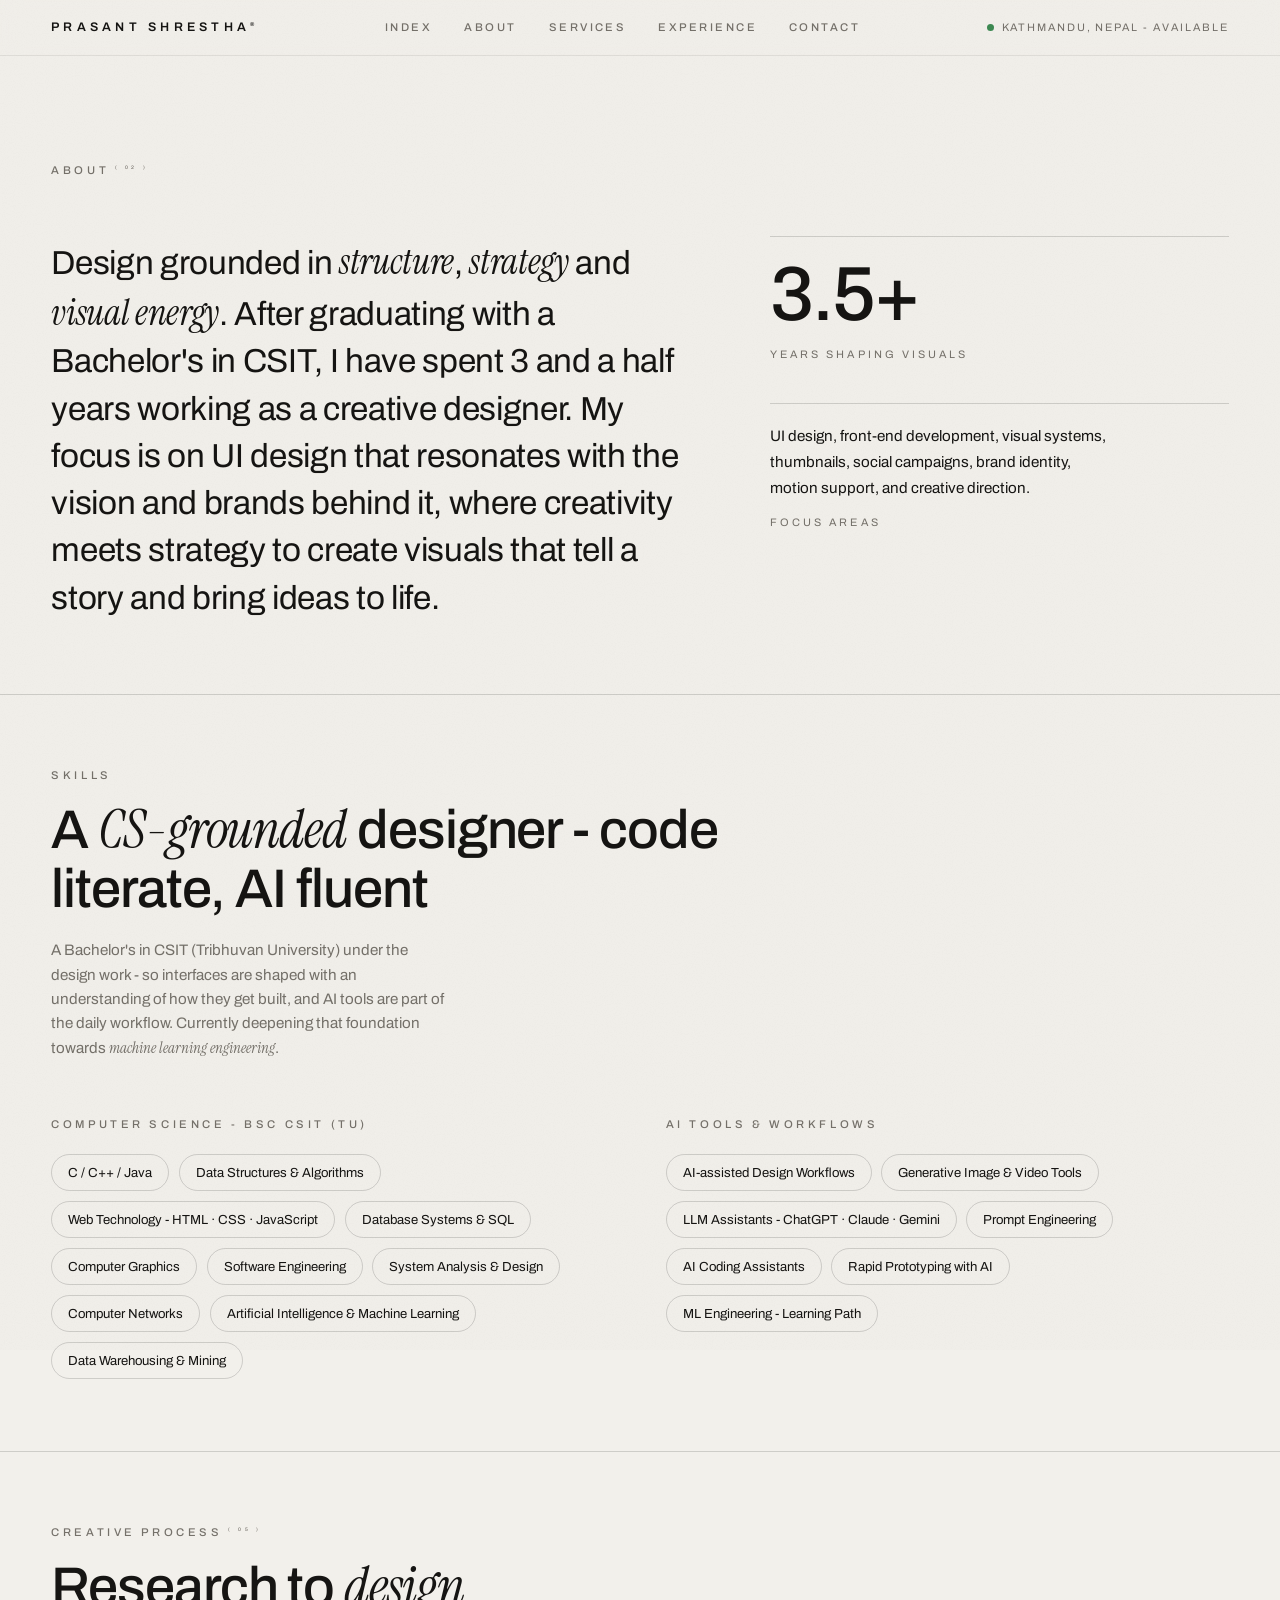
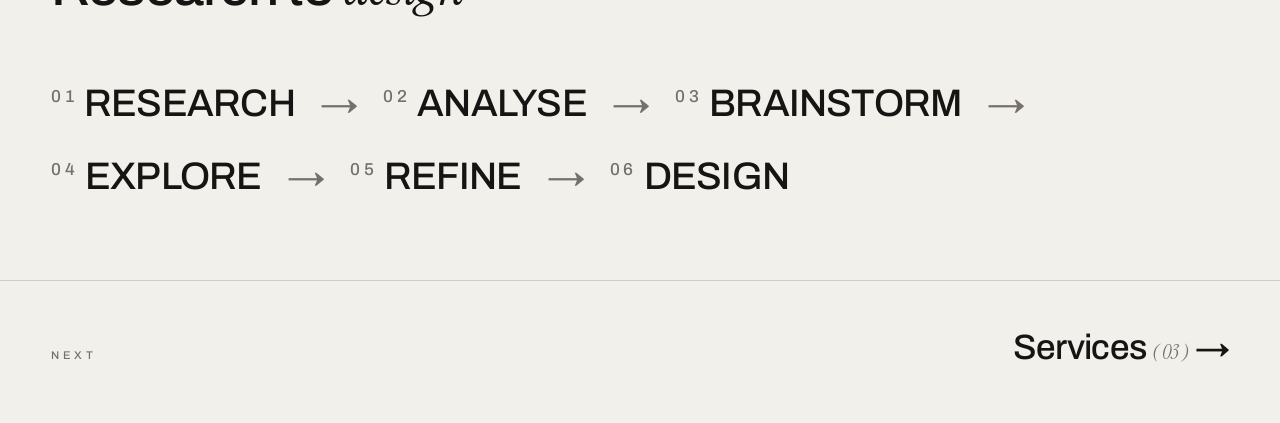
==== about.html @ 1ed7e795 "Initial commit: portfolio site with Lookback Studio hero gallery Multi-page portfolio (home, archive" ====
<!doctype html>
<html lang="en">
  <head>
    <meta charset="UTF-8" />
    <meta name="viewport" content="width=device-width, initial-scale=1.0" />
    <title>About - Prasant Shrestha</title>
    <meta
      name="description"
      content="About Prasant Shrestha - design grounded in structure, strategy and visual energy."
    />
    <link rel="preconnect" href="https://fonts.googleapis.com" />
    <link rel="preconnect" href="https://fonts.gstatic.com" crossorigin />
    <link
      href="https://fonts.googleapis.com/css2?family=Archivo:wght@300;400;500;600;700&family=Instrument+Serif:ital@0;1&display=swap"
      rel="stylesheet"
    />
    <link rel="stylesheet" href="styles.css" />
  </head>
  <body>
    <div class="grain" aria-hidden="true"></div>

    <header class="site-header is-past-hero" id="top">
      <a class="wordmark" href="index.html">Prasant&nbsp;Shrestha<sup>®</sup></a>
      <nav class="site-nav" aria-label="Primary">
        <a href="archive.html">Index</a>
        <a href="about.html" aria-current="page">About</a>
        <a href="services.html">Services</a>
        <a href="experience.html">Experience</a>
        <a href="contact.html">Contact</a>
      </nav>
      <p class="header-status">
        <span class="dot" aria-hidden="true"></span>
        Kathmandu, Nepal - Available
      </p>
    </header>

    <main class="subpage">
      <!-- ============ ABOUT ============ -->
      <section class="about" id="about">
        <header class="section-head reveal">
          <p class="section-label">About <sup>( 02 )</sup></p>
        </header>
        <div class="about-body">
          <p class="about-statement reveal">
            Design grounded in <em>structure</em>, <em>strategy</em> and
            <em>visual energy</em>. After graduating with a Bachelor's in CSIT,
            I have spent 3 and a half years working as a creative designer. My
            focus is on UI design that resonates with the vision and brands
            behind it, where creativity meets strategy to create visuals that
            tell a story and bring ideas to life.
          </p>
          <div class="about-facts">
            <div class="fact reveal">
              <p class="fact-number">3.5+</p>
              <p class="fact-label">Years shaping visuals</p>
            </div>
            <div class="fact reveal">
              <p class="fact-text">
                UI design, front-end development, visual systems, thumbnails,
                social campaigns, brand identity, motion support, and creative
                direction.
              </p>
              <p class="fact-label">Focus areas</p>
            </div>
          </div>
        </div>
      </section>

      <!-- ============ SKILLS ============ -->
      <section class="skills" id="skills">
        <header class="section-head reveal">
          <p class="section-label">Skills</p>
          <h2 class="section-title">
            A <em>CS-grounded</em> designer - code literate, AI fluent
          </h2>
          <p class="section-note">
            A Bachelor's in CSIT (Tribhuvan University) under the design work -
            so interfaces are shaped with an understanding of how they get
            built, and AI tools are part of the daily workflow. Currently
            deepening that foundation towards <em>machine learning
            engineering</em>.
          </p>
        </header>

        <div class="xp-extras">
          <div class="xp-extra reveal">
            <p class="section-label">Computer Science - BSc CSIT (TU)</p>
            <ul class="tag-list">
              <li>C / C++ / Java</li>
              <li>Data Structures &amp; Algorithms</li>
              <li>Web Technology - HTML · CSS · JavaScript</li>
              <li>Database Systems &amp; SQL</li>
              <li>Computer Graphics</li>
              <li>Software Engineering</li>
              <li>System Analysis &amp; Design</li>
              <li>Computer Networks</li>
              <li>Artificial Intelligence &amp; Machine Learning</li>
              <li>Data Warehousing &amp; Mining</li>
            </ul>
          </div>
          <div class="xp-extra reveal">
            <p class="section-label">AI Tools &amp; Workflows</p>
            <ul class="tag-list">
              <li>AI-assisted Design Workflows</li>
              <li>Generative Image &amp; Video Tools</li>
              <li>LLM Assistants - ChatGPT · Claude · Gemini</li>
              <li>Prompt Engineering</li>
              <li>AI Coding Assistants</li>
              <li>Rapid Prototyping with AI</li>
              <li>ML Engineering - Learning Path</li>
            </ul>
          </div>
        </div>
      </section>

      <!-- ============ PROCESS ============ -->
      <section class="process">
        <header class="section-head reveal">
          <p class="section-label">Creative Process <sup>( 05 )</sup></p>
          <h2 class="section-title">Research to <em>design</em></h2>
        </header>
        <ol class="process-track reveal">
          <li>Research</li>
          <li>Analyse</li>
          <li>Brainstorm</li>
          <li>Explore</li>
          <li>Refine</li>
          <li>Design</li>
        </ol>
      </section>

      <nav class="page-next reveal" aria-label="Next page">
        <p class="section-label">Next</p>
        <a href="services.html">Services <em>( 03 )</em> →</a>
      </nav>
    </main>

    <script src="script.js"></script>
  </body>
</html>
---- styles.css ----
/* ================================================================
   Prasant Shrestha - Portfolio
   Editorial archive redesign in the spirit of The Lookback
   (tlb.betteroff.studio): light paper ground, spaced uppercase
   labels, numbered entries, serif-italic accents, quiet chrome.
   ================================================================ */

:root {
  --paper: #f2f0eb;
  --paper-deep: #e9e6df;
  --ink: #161513;
  --muted: #75716a;
  --line: rgba(22, 21, 19, 0.16);
  --line-soft: rgba(22, 21, 19, 0.08);
  --accent: #2b4634;
  --pad: clamp(1.25rem, 4vw, 4rem);
  --font-sans: "Archivo", "Helvetica Neue", Arial, sans-serif;
  --font-serif: "Instrument Serif", Georgia, serif;
}

* {
  margin: 0;
  padding: 0;
  box-sizing: border-box;
}

html {
  scroll-behavior: smooth;
}

body {
  background: var(--paper);
  color: var(--ink);
  font-family: var(--font-sans);
  font-size: 1rem;
  line-height: 1.6;
  -webkit-font-smoothing: antialiased;
  overflow-x: hidden;
}

a {
  color: inherit;
  text-decoration: none;
}

em {
  font-family: var(--font-serif);
  font-style: italic;
  font-weight: 400;
}

sup {
  font-size: 0.45em;
  vertical-align: super;
}

ul {
  list-style: none;
}

/* ---- film grain ---- */
.grain {
  position: fixed;
  inset: -50%;
  z-index: 60;
  pointer-events: none;
  opacity: 0.5;
  background-image: url("data:image/svg+xml,%3Csvg xmlns='http://www.w3.org/2000/svg' width='240' height='240'%3E%3Cfilter id='n'%3E%3CfeTurbulence type='fractalNoise' baseFrequency='0.9' numOctaves='2'/%3E%3CfeColorMatrix values='0 0 0 0 0  0 0 0 0 0  0 0 0 0 0  0 0 0 0.04 0'/%3E%3C/filter%3E%3Crect width='100%25' height='100%25' filter='url(%23n)'/%3E%3C/svg%3E");
  animation: grain-shift 0.9s steps(4) infinite;
}

@keyframes grain-shift {
  0% { transform: translate(0, 0); }
  25% { transform: translate(-2%, 3%); }
  50% { transform: translate(3%, -2%); }
  75% { transform: translate(-3%, -3%); }
  100% { transform: translate(2%, 2%); }
}

/* ---- shared label / section furniture ---- */
.section-label {
  font-size: 0.7rem;
  font-weight: 500;
  letter-spacing: 0.32em;
  text-transform: uppercase;
  color: var(--muted);
}

.section-head {
  padding: 0 var(--pad);
  margin-bottom: clamp(2rem, 5vw, 3.5rem);
}

.section-title {
  margin-top: 1rem;
  font-size: clamp(1.9rem, 4.5vw, 3.4rem);
  font-weight: 500;
  line-height: 1.08;
  letter-spacing: -0.02em;
  max-width: 22ch;
}

.section-note {
  margin-top: 1.25rem;
  max-width: 44ch;
  color: var(--muted);
  font-size: 0.95rem;
}

section,
footer.contact {
  border-top: 1px solid var(--line);
  padding-top: clamp(2.5rem, 6vw, 4.5rem);
  padding-bottom: clamp(2.5rem, 6vw, 4.5rem);
}

/* ================= HEADER ================= */
.site-header {
  position: fixed;
  inset: 0 0 auto 0;
  z-index: 50;
  display: flex;
  align-items: center;
  justify-content: space-between;
  gap: 1.5rem;
  padding: 1.1rem var(--pad);
  background: transparent;
  border-bottom: 1px solid transparent;
  color: #f2f2f2;
  transition: padding 0.35s ease, background 0.35s ease, color 0.35s ease,
    border-color 0.35s ease;
}

.site-header.is-scrolled {
  padding-top: 0.7rem;
  padding-bottom: 0.7rem;
}

.site-header.is-past-hero {
  background: color-mix(in srgb, var(--paper) 82%, transparent);
  backdrop-filter: blur(10px);
  -webkit-backdrop-filter: blur(10px);
  border-bottom-color: var(--line-soft);
  color: var(--ink);
}

.wordmark {
  font-size: 0.78rem;
  font-weight: 600;
  letter-spacing: 0.34em;
  text-transform: uppercase;
  white-space: nowrap;
}

.site-nav {
  display: flex;
  gap: clamp(1rem, 2.5vw, 2.25rem);
}

.site-nav a {
  font-size: 0.7rem;
  font-weight: 500;
  letter-spacing: 0.22em;
  text-transform: uppercase;
  color: rgba(211, 214, 218, 0.66);
  transition: color 0.25s ease;
}

.site-nav a:hover {
  color: currentColor;
}

.site-header.is-past-hero .site-nav a {
  color: var(--muted);
}

.site-header.is-past-hero .site-nav a:hover {
  color: var(--ink);
}

.header-status {
  display: flex;
  align-items: center;
  gap: 0.5rem;
  font-size: 0.68rem;
  letter-spacing: 0.18em;
  text-transform: uppercase;
  color: rgba(211, 214, 218, 0.66);
  white-space: nowrap;
}

.site-header.is-past-hero .header-status {
  color: var(--muted);
}

.site-nav a[aria-current="page"] {
  color: inherit;
}

/* ================= SUBPAGES ================= */
.subpage {
  padding-top: clamp(4.5rem, 10vh, 6.5rem);
  min-height: 100svh;
  display: flex;
  flex-direction: column;
}

.subpage > section:first-child {
  border-top: none;
}

.page-next {
  margin-top: auto;
  border-top: 1px solid var(--line);
  padding: clamp(1.5rem, 3vw, 2.5rem) var(--pad) clamp(2rem, 4vw, 3rem);
  display: flex;
  align-items: baseline;
  justify-content: space-between;
  gap: 1rem;
}

.page-next a {
  font-size: clamp(1.3rem, 3vw, 2.2rem);
  font-weight: 500;
  letter-spacing: -0.02em;
  transition: opacity 0.25s ease;
}

.page-next a:hover {
  opacity: 0.55;
}

.page-next a em {
  color: var(--muted);
  font-size: 0.6em;
}

.contact--page {
  border-top: none;
  min-height: 100svh;
  padding-top: clamp(6.5rem, 14vh, 9rem);
  display: flex;
  flex-direction: column;
  justify-content: flex-end;
}

.header-status .dot {
  width: 7px;
  height: 7px;
  border-radius: 50%;
  background: #3d8a52;
  animation: pulse 2.4s ease infinite;
}

@keyframes pulse {
  0%, 100% { opacity: 1; }
  50% { opacity: 0.35; }
}

/* ================= HERO - The Lookback Studio gallery ================= */
.hero {
  --hero-bg: #030303;
  --hero-ink: #f2f2f2;
  --hero-soft: #d3d6da;
  --hero-muted: rgba(211, 214, 218, 0.62);
  --hero-accent: #fb4d27;
  --hero-gap: clamp(0.8rem, 1.8vw, 1.35rem);
  --hero-card-width: clamp(17rem, 30vw, 34rem);
  --hero-card-height: clamp(20rem, 52vh, 38rem);

  position: relative;
  border-top: none;
  height: 100svh;
  padding: 0;
  overflow: hidden;
  isolation: isolate;
  background: var(--hero-bg);
  color: var(--hero-ink);
}

.hero::before {
  content: "";
  position: absolute;
  inset: 0;
  z-index: 1;
  background:
    linear-gradient(90deg, #030303, rgba(3, 3, 3, 0.38) 18%, rgba(3, 3, 3, 0.26) 78%, #030303),
    linear-gradient(180deg, rgba(251, 77, 39, 0.14), transparent 28%, rgba(76, 67, 63, 0.18)),
    repeating-linear-gradient(90deg, rgba(211, 214, 218, 0.055) 0 1px, transparent 1px 11vw);
  pointer-events: none;
}

.hero-gallery-viewport {
  position: absolute;
  inset: 0;
  display: flex;
  align-items: center;
  overflow: hidden;
  cursor: grab;
  touch-action: pan-y;
}

.hero-gallery-viewport:active {
  cursor: grabbing;
}

.hero-gallery-track {
  display: flex;
  align-items: center;
  gap: var(--hero-gap);
  width: max-content;
  padding-inline: clamp(2rem, 8vw, 8rem) var(--pad);
  will-change: transform;
  transform: translate3d(0, 0, 0);
}

.hero-card {
  position: relative;
  flex: 0 0 var(--hero-card-width);
  height: var(--hero-card-height);
  overflow: hidden;
  background: #111;
  border: 1px solid rgba(211, 214, 218, 0.18);
  border-radius: 6px;
  box-shadow: 0 1.5rem 5rem rgba(0, 0, 0, 0.58);
}

.hero-card::before,
.hero-card::after {
  position: absolute;
  z-index: 2;
  font-size: clamp(0.62rem, 0.85vw, 0.74rem);
  letter-spacing: 0.14em;
  line-height: 1;
  text-transform: uppercase;
  pointer-events: none;
}

.hero-card::before {
  content: attr(data-index);
  top: 0.85rem;
  left: 0.9rem;
  color: var(--hero-accent);
}

.hero-card::after {
  content: attr(data-title);
  right: 0.9rem;
  bottom: 0.85rem;
  max-width: calc(100% - 1.8rem);
  color: rgba(242, 242, 242, 0.82);
  text-align: right;
}

.hero-card--wide {
  flex-basis: clamp(21rem, 42vw, 46rem);
}

.hero-card--tall {
  flex-basis: clamp(14rem, 23vw, 26rem);
  height: clamp(23rem, 58vh, 42rem);
}

.hero-card img {
  display: block;
  width: 100%;
  height: 100%;
  object-fit: cover;
  transform: scale(1.02);
  filter: saturate(0.84) contrast(1.06);
}

.hero-content {
  position: relative;
  z-index: 2;
  height: 100%;
  display: flex;
  flex-direction: column;
  justify-content: flex-end;
  padding: 6.5rem var(--pad) clamp(1.25rem, 3vh, 2rem);
  pointer-events: none;
}

.hero-foot {
  display: flex;
  flex-wrap: wrap;
  justify-content: space-between;
  align-items: flex-end;
  gap: 1.5rem 2rem;
}

.sound-toggle {
  pointer-events: auto;
  border: 1px solid rgba(211, 214, 218, 0.22);
  border-radius: 999px;
  padding: 0.56rem 0.82rem;
  background: rgba(211, 214, 218, 0.08);
  color: var(--hero-soft);
  cursor: pointer;
  font: inherit;
  text-transform: uppercase;
  backdrop-filter: blur(10px);
}

.sound-toggle:hover,
.sound-toggle:focus-visible {
  border-color: var(--hero-accent);
  background: var(--hero-accent);
  color: #030303;
  outline: none;
}

.hero-scroll {
  pointer-events: auto;
  font-size: 0.72rem;
  letter-spacing: 0.22em;
  text-transform: uppercase;
  color: var(--hero-ink);
  border-bottom: 1px solid var(--hero-ink);
  padding-bottom: 2px;
  width: fit-content;
  transition: opacity 0.25s ease;
}

.hero-scroll:hover {
  opacity: 0.55;
}

.sr-only {
  position: absolute;
  width: 1px;
  height: 1px;
  padding: 0;
  margin: -1px;
  overflow: hidden;
  clip: rect(0 0 0 0);
  white-space: nowrap;
  border: 0;
}

/* ================= TICKER ================= */
.ticker {
  border-top: 1px solid var(--line);
  border-bottom: 1px solid var(--line);
  overflow: hidden;
  padding: 0.9rem 0;
  background: var(--paper-deep);
}

.ticker-track {
  display: flex;
  width: max-content;
  animation: ticker-scroll 40s linear infinite;
}

.ticker-group {
  white-space: nowrap;
  font-size: 0.78rem;
  font-weight: 500;
  letter-spacing: 0.3em;
  text-transform: uppercase;
  color: var(--muted);
  padding-right: 1ch;
}

@keyframes ticker-scroll {
  from { transform: translateX(0); }
  to { transform: translateX(-50%); }
}

/* ================= ARCHIVE ================= */
.archive {
  border-top: none;
}

.archive-grid {
  display: grid;
  grid-template-columns: repeat(auto-fill, minmax(min(280px, 100%), 1fr));
  gap: clamp(1.5rem, 3vw, 2.5rem) clamp(1rem, 2vw, 1.75rem);
  padding: 0 var(--pad);
}

.entry-media {
  position: relative;
  overflow: hidden;
  aspect-ratio: 1 / 1;
  background: var(--paper-deep);
  border: 1px solid var(--line-soft);
}

.entry-media img {
  width: 100%;
  height: 100%;
  object-fit: cover;
  transition: transform 0.8s cubic-bezier(0.22, 1, 0.36, 1);
}

.entry:hover .entry-media img {
  transform: scale(1.05);
}

.entry-caption {
  display: flex;
  justify-content: space-between;
  align-items: baseline;
  gap: 1rem;
  margin-top: 0.7rem;
}

.entry-no {
  font-size: 0.68rem;
  letter-spacing: 0.24em;
  color: var(--muted);
  white-space: nowrap;
}

.entry-title {
  font-size: 0.86rem;
  font-weight: 500;
  letter-spacing: 0.02em;
  text-align: right;
}

.entry-title em {
  color: var(--muted);
  margin-left: 0.35em;
}

/* stagger offsets, Lookback-style uneven rhythm */
@media (min-width: 900px) {
  .entry:nth-child(3n + 2) {
    margin-top: 2.5rem;
  }
  .archive-grid {
    padding-bottom: 3rem;
  }
}

/* ================= ABOUT ================= */
.about-body {
  padding: 0 var(--pad);
  display: grid;
  grid-template-columns: minmax(0, 1.4fr) minmax(0, 1fr);
  gap: clamp(2rem, 6vw, 6rem);
}

.about-statement {
  font-size: clamp(1.35rem, 2.6vw, 2.1rem);
  line-height: 1.42;
  letter-spacing: -0.01em;
  max-width: 34ch;
}

.about-statement em {
  font-size: 1.08em;
}

.about-facts {
  display: grid;
  gap: 2.5rem;
  align-content: start;
}

.fact {
  border-top: 1px solid var(--line);
  padding-top: 1.25rem;
}

.fact-number {
  font-size: clamp(3rem, 6vw, 5rem);
  font-weight: 500;
  line-height: 1;
  letter-spacing: -0.03em;
}

.fact-text {
  font-size: 0.95rem;
  line-height: 1.7;
  max-width: 38ch;
}

.fact-label {
  margin-top: 0.75rem;
  font-size: 0.68rem;
  letter-spacing: 0.28em;
  text-transform: uppercase;
  color: var(--muted);
}

/* ================= SERVICES ================= */
.service-list {
  border-top: 1px solid var(--line);
  margin: 0 var(--pad);
}

.service {
  display: grid;
  grid-template-columns: 5rem minmax(0, 1fr) minmax(0, 1.2fr);
  gap: clamp(1rem, 3vw, 3rem);
  align-items: start;
  padding: clamp(1.5rem, 3vw, 2.5rem) 0;
  border-bottom: 1px solid var(--line);
  transition: padding-left 0.4s ease;
}

.service:hover {
  padding-left: 1rem;
}

.service-no {
  font-size: 0.7rem;
  letter-spacing: 0.24em;
  color: var(--muted);
  padding-top: 0.55rem;
}

.service-title {
  font-size: clamp(1.5rem, 3vw, 2.4rem);
  font-weight: 500;
  letter-spacing: -0.02em;
  line-height: 1.1;
}

.service-items {
  font-family: var(--font-serif);
  font-style: italic;
  font-size: 1.05rem;
}

.service-desc {
  margin-top: 0.7rem;
  font-size: 0.92rem;
  line-height: 1.7;
  color: var(--muted);
  max-width: 52ch;
}

/* ================= EXPERIENCE ================= */
.xp-table {
  border-top: 1px solid var(--line);
  margin: 0 var(--pad);
}

.xp-row {
  display: grid;
  grid-template-columns: minmax(8rem, 0.5fr) minmax(0, 1.6fr) auto;
  gap: clamp(1rem, 3vw, 3rem);
  align-items: baseline;
  padding: clamp(1.25rem, 2.5vw, 2rem) 0;
  border-bottom: 1px solid var(--line);
}

.xp-years {
  font-size: 0.72rem;
  letter-spacing: 0.22em;
  text-transform: uppercase;
  color: var(--muted);
}

.xp-role h3 {
  font-size: clamp(1.15rem, 2.2vw, 1.7rem);
  font-weight: 500;
  letter-spacing: -0.01em;
}

.xp-role p {
  margin-top: 0.35rem;
  font-size: 0.9rem;
  color: var(--muted);
}

.xp-tag {
  font-family: var(--font-serif);
  font-style: italic;
  font-size: 1.05rem;
  color: var(--accent);
}

.xp-extras {
  display: grid;
  grid-template-columns: repeat(auto-fit, minmax(min(320px, 100%), 1fr));
  gap: clamp(2rem, 4vw, 4rem);
  padding: clamp(2rem, 4vw, 3rem) var(--pad) 0;
}

.skills .xp-extras {
  padding-top: 0;
}

.tag-list {
  margin-top: 1.25rem;
  display: flex;
  flex-wrap: wrap;
  gap: 0.6rem;
}

.tag-list li {
  border: 1px solid var(--line);
  border-radius: 999px;
  padding: 0.45rem 1rem;
  font-size: 0.82rem;
  transition: background 0.25s ease, color 0.25s ease;
}

.tag-list li:hover {
  background: var(--ink);
  color: var(--paper);
}

.edu {
  margin-top: 1.25rem;
  border-top: 1px solid var(--line-soft);
  padding-top: 1rem;
}

.edu h3 {
  font-size: 1.15rem;
  font-weight: 500;
}

.edu p {
  font-size: 0.9rem;
  color: var(--muted);
}

.edu-years {
  font-size: 0.72rem;
  letter-spacing: 0.2em;
  text-transform: uppercase;
  margin-top: 0.2rem;
}

/* ================= PROCESS ================= */
.process-track {
  list-style: none;
  counter-reset: step;
  display: flex;
  flex-wrap: wrap;
  gap: 0.75rem 0;
  padding: 0 var(--pad);
  align-items: center;
}

.process-track li {
  counter-increment: step;
  font-size: clamp(1.2rem, 3.2vw, 2.4rem);
  font-weight: 500;
  letter-spacing: -0.02em;
  text-transform: uppercase;
}

.process-track li::before {
  content: "0" counter(step);
  font-size: 0.45em;
  letter-spacing: 0.2em;
  color: var(--muted);
  vertical-align: super;
  margin-right: 0.4em;
}

.process-track li:not(:last-child)::after {
  content: "→";
  margin: 0 clamp(0.75rem, 2vw, 1.75rem);
  color: var(--muted);
  font-weight: 300;
}

/* ================= CONTACT ================= */
.contact {
  background: var(--ink);
  color: var(--paper);
  padding-left: var(--pad);
  padding-right: var(--pad);
}

.contact .section-label {
  color: rgba(242, 240, 235, 0.55);
}

.contact-title {
  margin-top: 1.5rem;
  font-size: clamp(3rem, 10vw, 8.5rem);
  font-weight: 500;
  line-height: 0.95;
  letter-spacing: -0.03em;
  text-transform: uppercase;
}

.contact-title em {
  text-transform: none;
  color: rgba(242, 240, 235, 0.72);
}

.contact-grid {
  display: grid;
  grid-template-columns: repeat(auto-fit, minmax(min(260px, 100%), 1fr));
  gap: clamp(2rem, 4vw, 4rem);
  margin-top: clamp(3rem, 6vw, 5rem);
  border-top: 1px solid rgba(242, 240, 235, 0.18);
  padding-top: clamp(2rem, 4vw, 3rem);
}

.contact-block ul li,
.contact-mail,
.contact-phone {
  display: block;
  margin-top: 0.9rem;
  font-size: 1rem;
}

.contact-mail {
  font-size: clamp(1.05rem, 2vw, 1.35rem);
  border-bottom: 1px solid rgba(242, 240, 235, 0.4);
  width: fit-content;
  padding-bottom: 2px;
  transition: opacity 0.25s ease;
}

.contact-mail:hover {
  opacity: 0.7;
}

.contact-phone {
  color: rgba(242, 240, 235, 0.72);
}

.contact-foot {
  display: flex;
  flex-wrap: wrap;
  justify-content: space-between;
  gap: 1rem;
  margin-top: clamp(3rem, 6vw, 5rem);
  border-top: 1px solid rgba(242, 240, 235, 0.18);
  padding-top: 1.5rem;
  font-size: 0.72rem;
  letter-spacing: 0.22em;
  text-transform: uppercase;
  color: rgba(242, 240, 235, 0.55);
}

.contact-foot a {
  color: var(--paper);
  transition: opacity 0.25s ease;
}

.contact-foot a:hover {
  opacity: 0.6;
}

/* ================= REVEAL ANIMATION ================= */
.reveal {
  opacity: 0;
  transform: translateY(2rem);
  transition: opacity 0.9s cubic-bezier(0.22, 1, 0.36, 1),
    transform 0.9s cubic-bezier(0.22, 1, 0.36, 1);
}

.reveal.is-visible {
  opacity: 1;
  transform: translateY(0);
}

@media (prefers-reduced-motion: reduce) {
  .reveal {
    opacity: 1;
    transform: none;
    transition: none;
  }
  .ticker-track,
  .grain,
  .header-status .dot {
    animation: none;
  }
  html {
    scroll-behavior: auto;
  }
}

/* ================= RESPONSIVE ================= */
@media (max-width: 860px) {
  .site-nav {
    display: none;
  }

  .about-body {
    grid-template-columns: 1fr;
  }

  .service {
    grid-template-columns: 3rem minmax(0, 1fr);
  }

  .service-detail {
    grid-column: 2;
  }

  .xp-row {
    grid-template-columns: 1fr;
    gap: 0.4rem;
  }

  .hero {
    --hero-card-width: 70vw;
    --hero-card-height: 44vh;
  }

  .hero-card--wide {
    flex-basis: 82vw;
  }

  .hero-card--tall {
    flex-basis: 62vw;
    height: 48vh;
  }

}
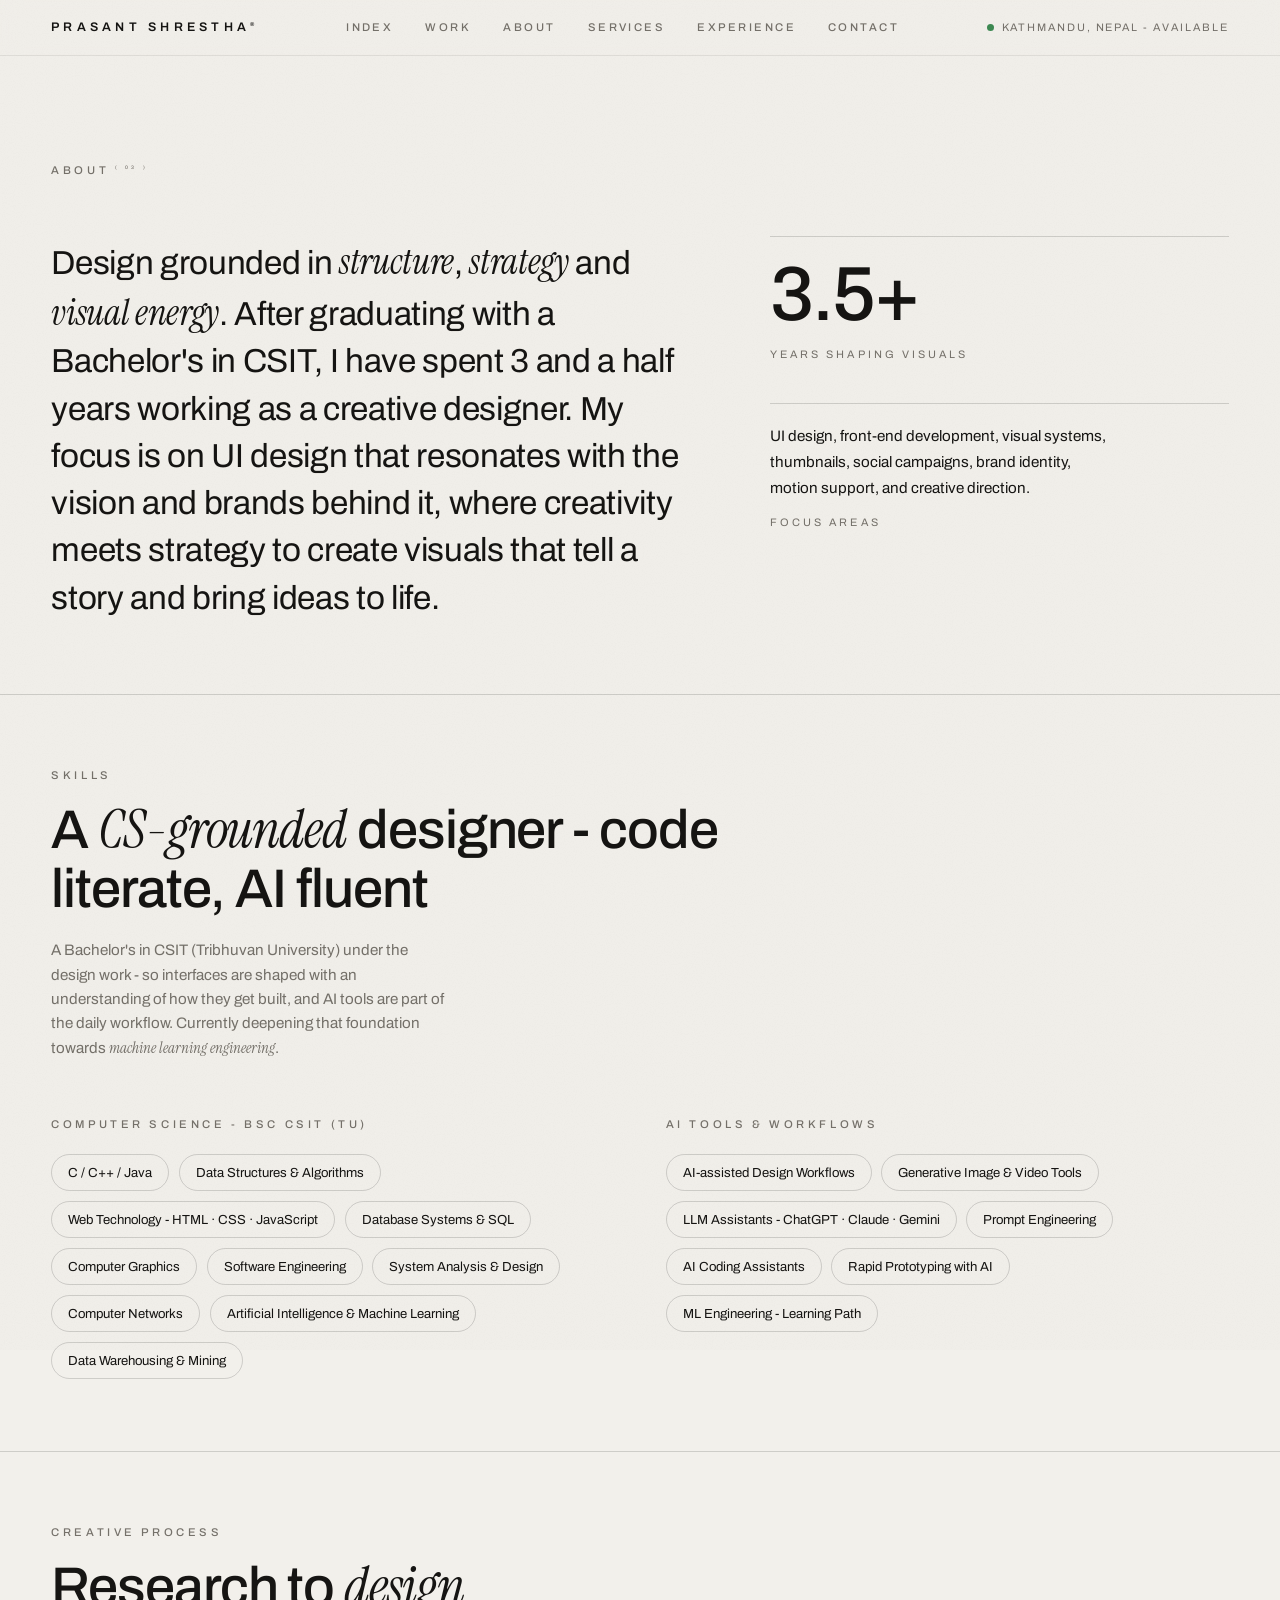
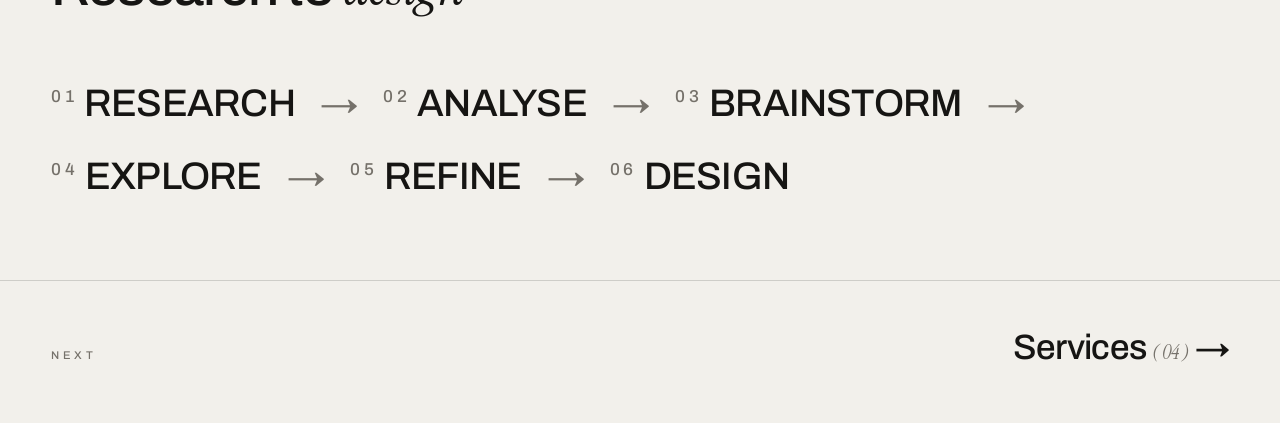
==== commit 248583b3: "Initial commit" ====
--- a/about.html
+++ b/about.html
@@ -23,6 +23,7 @@
       <a class="wordmark" href="index.html">Prasant&nbsp;Shrestha<sup>®</sup></a>
       <nav class="site-nav" aria-label="Primary">
         <a href="archive.html">Index</a>
+        <a href="work.html">Work</a>
         <a href="about.html" aria-current="page">About</a>
         <a href="services.html">Services</a>
         <a href="experience.html">Experience</a>
@@ -38,7 +39,7 @@
       <!-- ============ ABOUT ============ -->
       <section class="about" id="about">
         <header class="section-head reveal">
-          <p class="section-label">About <sup>( 02 )</sup></p>
+          <p class="section-label">About <sup>( 03 )</sup></p>
         </header>
         <div class="about-body">
           <p class="about-statement reveal">
@@ -116,7 +117,7 @@
       <!-- ============ PROCESS ============ -->
       <section class="process">
         <header class="section-head reveal">
-          <p class="section-label">Creative Process <sup>( 05 )</sup></p>
+          <p class="section-label">Creative Process</p>
           <h2 class="section-title">Research to <em>design</em></h2>
         </header>
         <ol class="process-track reveal">
@@ -131,7 +132,7 @@
 
       <nav class="page-next reveal" aria-label="Next page">
         <p class="section-label">Next</p>
-        <a href="services.html">Services <em>( 03 )</em> →</a>
+        <a href="services.html">Services <em>( 04 )</em> →</a>
       </nav>
     </main>
 
--- a/styles.css
+++ b/styles.css
@@ -488,17 +488,6 @@
   border: 1px solid var(--line-soft);
 }
 
-.entry-media img {
-  width: 100%;
-  height: 100%;
-  object-fit: cover;
-  transition: transform 0.8s cubic-bezier(0.22, 1, 0.36, 1);
-}
-
-.entry:hover .entry-media img {
-  transform: scale(1.05);
-}
-
 .entry-caption {
   display: flex;
   justify-content: space-between;
@@ -635,6 +624,221 @@
   max-width: 52ch;
 }
 
+/* ================= WORK / CASE STUDIES ================= */
+.work {
+  border-top: none;
+}
+
+.case-list {
+  border-top: 1px solid var(--line);
+  margin: 0 var(--pad);
+}
+
+.case {
+  display: grid;
+  grid-template-columns: minmax(9rem, 0.4fr) minmax(0, 1fr);
+  gap: clamp(1.5rem, 4vw, 4rem);
+  align-items: start;
+  padding: clamp(2rem, 4vw, 3.5rem) 0;
+  border-bottom: 1px solid var(--line);
+  transition: padding-left 0.4s ease;
+}
+
+.case:hover {
+  padding-left: 1rem;
+}
+
+.case-no {
+  font-size: 0.72rem;
+  letter-spacing: 0.24em;
+  color: var(--muted);
+}
+
+.case-meta {
+  display: flex;
+  flex-direction: column;
+  gap: 0.35rem;
+  margin-top: 1rem;
+}
+
+.case-meta span {
+  font-size: 0.68rem;
+  letter-spacing: 0.18em;
+  text-transform: uppercase;
+  color: var(--muted);
+}
+
+.case-meta span:first-child {
+  color: var(--ink);
+}
+
+.case-title {
+  font-size: clamp(1.6rem, 3.4vw, 2.8rem);
+  font-weight: 500;
+  letter-spacing: -0.02em;
+  line-height: 1.08;
+}
+
+.case-title em {
+  color: var(--muted);
+  font-size: 0.82em;
+}
+
+.case-facets {
+  display: grid;
+  grid-template-columns: repeat(auto-fit, minmax(min(220px, 100%), 1fr));
+  gap: clamp(1.25rem, 3vw, 2.5rem);
+  margin-top: clamp(1.5rem, 3vw, 2.25rem);
+}
+
+.facet-label {
+  font-size: 0.68rem;
+  font-weight: 500;
+  letter-spacing: 0.28em;
+  text-transform: uppercase;
+  color: var(--muted);
+  margin-bottom: 0.6rem;
+}
+
+.facet p:not(.facet-label) {
+  font-size: 0.92rem;
+  line-height: 1.65;
+}
+
+.case-main .tag-list {
+  margin-top: clamp(1.5rem, 3vw, 2.25rem);
+}
+
+.other-works .xp-extras {
+  padding-top: 0;
+}
+
+/* ---- Branding showcase (Other design works) ----
+   Compact trigger; designs reveal in a popout on hover, focus or click. */
+.brand-set {
+  position: relative;
+  padding: 0 var(--pad);
+  margin-bottom: clamp(1.5rem, 3vw, 2.5rem);
+}
+
+.brand-trigger {
+  display: flex;
+  align-items: center;
+  justify-content: space-between;
+  gap: 1.5rem;
+  width: 100%;
+  text-align: left;
+  padding: clamp(0.9rem, 1.8vw, 1.25rem) clamp(1rem, 2vw, 1.5rem);
+  background: transparent;
+  border: 1px solid var(--line);
+  border-radius: 4px;
+  color: inherit;
+  font: inherit;
+  cursor: pointer;
+  transition: background 0.25s ease, border-color 0.25s ease;
+}
+
+.brand-trigger:hover,
+.brand-trigger:focus-visible {
+  background: var(--paper-deep);
+  border-color: var(--ink);
+}
+
+.brand-trigger-main {
+  display: flex;
+  flex-direction: column;
+  gap: 0.35rem;
+  min-width: 0;
+}
+
+.brand-trigger-note {
+  font-size: 0.9rem;
+  line-height: 1.55;
+  color: var(--muted);
+}
+
+.brand-trigger-note em {
+  font-family: var(--font-serif);
+  font-style: italic;
+  color: var(--ink);
+}
+
+.brand-trigger-cue {
+  flex-shrink: 0;
+  font-size: 0.72rem;
+  letter-spacing: 0.18em;
+  text-transform: uppercase;
+  color: var(--muted);
+  white-space: nowrap;
+}
+
+.brand-trigger-cue::after {
+  content: "▾";
+  display: inline-block;
+  margin-left: 0.6em;
+  transition: transform 0.3s ease;
+}
+
+[data-brand-popout].is-open .brand-trigger-cue::after {
+  transform: rotate(180deg);
+}
+
+/* ---- Dropdown (inline accordion; pushes content down) ---- */
+.brand-drop {
+  display: grid;
+  grid-template-rows: 0fr;
+  transition: grid-template-rows 0.35s cubic-bezier(0.2, 0.7, 0.2, 1);
+}
+
+[data-brand-popout].is-open .brand-drop {
+  grid-template-rows: 1fr;
+}
+
+.brand-drop-inner {
+  overflow: hidden;
+  min-height: 0;
+}
+
+.brand-gallery {
+  display: flex;
+  flex-wrap: wrap;
+  align-items: flex-start;
+  gap: clamp(0.75rem, 1.5vw, 1.25rem);
+  padding: clamp(1rem, 2vw, 1.5rem) 0 0.25rem;
+}
+
+.brand-frame {
+  flex: 0 0 auto;
+}
+
+.brand-frame-media {
+  overflow: hidden;
+  height: clamp(84px, 10vw, 116px);
+  aspect-ratio: 1 / 1;
+  background: transparent;
+}
+
+.brand-frame--wide .brand-frame-media {
+  aspect-ratio: 24 / 9;
+}
+
+.brand-frame-media img {
+  width: 100%;
+  height: 100%;
+  object-fit: contain;
+  padding: clamp(0.5rem, 1.2vw, 0.9rem);
+  /* drop the white baked into the JPGs so the marks sit on the paper bg */
+  mix-blend-mode: multiply;
+}
+
+.brand-frame figcaption {
+  margin-top: 0.55rem;
+  font-size: 0.62rem;
+  letter-spacing: 0.2em;
+  text-transform: uppercase;
+  color: var(--muted);
+}
+
 /* ================= EXPERIENCE ================= */
 .xp-table {
   border-top: 1px solid var(--line);
@@ -894,6 +1098,26 @@
     grid-column: 2;
   }
 
+  .case {
+    grid-template-columns: 1fr;
+    gap: 1rem;
+  }
+
+  .case-lead {
+    display: flex;
+    align-items: baseline;
+    justify-content: space-between;
+    gap: 1rem;
+  }
+
+  .case-meta {
+    margin-top: 0;
+    flex-direction: row;
+    flex-wrap: wrap;
+    gap: 0.75rem;
+    justify-content: flex-end;
+  }
+
   .xp-row {
     grid-template-columns: 1fr;
     gap: 0.4rem;
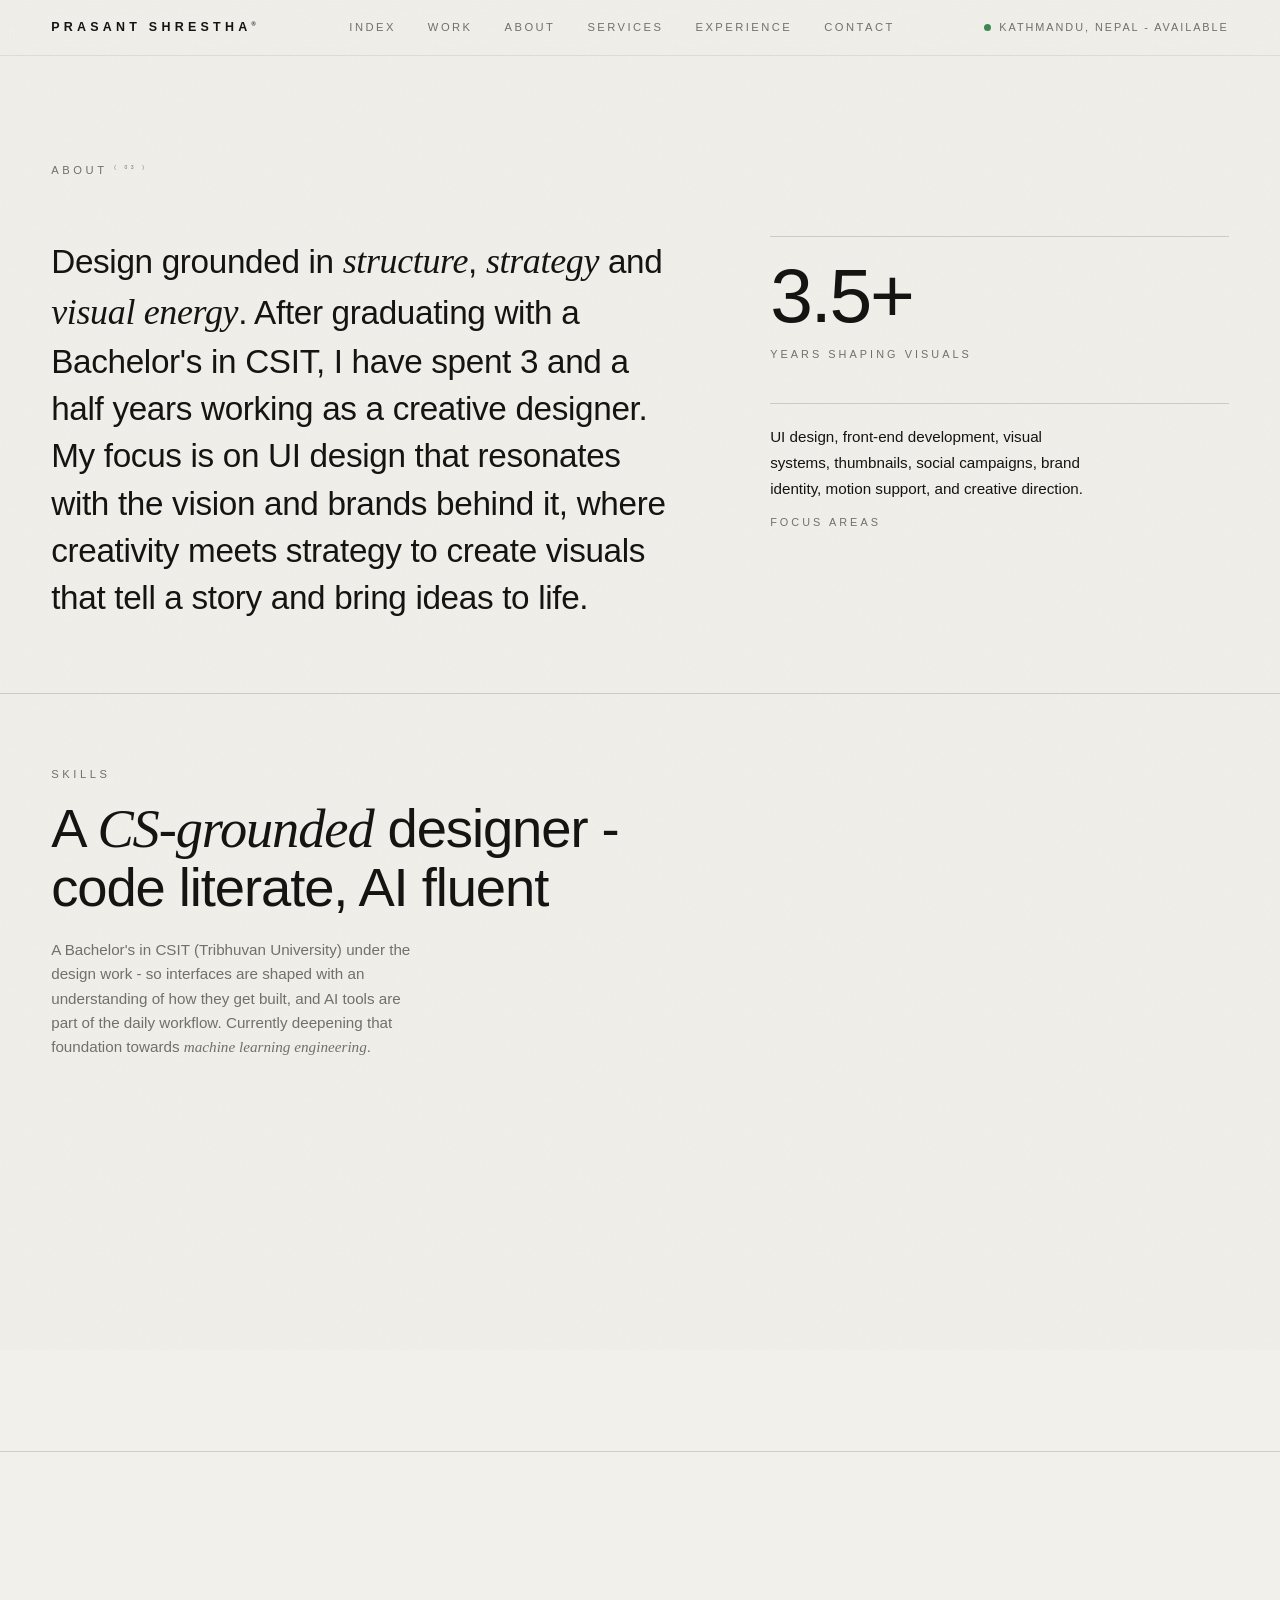
==== commit c71c3039: "New change" ====
--- a/about.html
+++ b/about.html
@@ -3,6 +3,11 @@
   <head>
     <meta charset="UTF-8" />
     <meta name="viewport" content="width=device-width, initial-scale=1.0" />
+    <meta
+      http-equiv="Content-Security-Policy"
+      content="default-src 'self'; script-src 'self'; style-src 'self' https://fonts.googleapis.com; font-src https://fonts.gstatic.com; img-src 'self' data:; media-src 'self'; object-src 'none'; base-uri 'self'; form-action 'self'"
+    />
+    <meta name="referrer" content="strict-origin-when-cross-origin" />
     <title>About - Prasant Shrestha</title>
     <meta
       name="description"
--- a/styles.css
+++ b/styles.css
@@ -265,7 +265,6 @@
   --hero-muted: rgba(211, 214, 218, 0.62);
   --hero-accent: #fb4d27;
   --hero-gap: clamp(0.8rem, 1.8vw, 1.35rem);
-  --hero-card-width: clamp(17rem, 30vw, 34rem);
   --hero-card-height: clamp(20rem, 52vh, 38rem);
 
   position: relative;
@@ -278,13 +277,23 @@
   color: var(--hero-ink);
 }
 
+/* full-screen hero media (Home) - sits under the ::before overlay */
+.hero-image,
+.hero-video {
+  position: absolute;
+  inset: 0;
+  z-index: 0;
+  width: 100%;
+  height: 100%;
+  object-fit: cover;
+}
+
 .hero::before {
   content: "";
   position: absolute;
   inset: 0;
   z-index: 1;
   background:
-    linear-gradient(90deg, #030303, rgba(3, 3, 3, 0.38) 18%, rgba(3, 3, 3, 0.26) 78%, #030303),
     linear-gradient(180deg, rgba(251, 77, 39, 0.14), transparent 28%, rgba(76, 67, 63, 0.18)),
     repeating-linear-gradient(90deg, rgba(211, 214, 218, 0.055) 0 1px, transparent 1px 11vw);
   pointer-events: none;
@@ -316,7 +325,11 @@
 
 .hero-card {
   position: relative;
-  flex: 0 0 var(--hero-card-width);
+  /* frame takes the image's natural shape: width = height x aspect
+     ratio (--card-ar, set by script.js from naturalWidth/Height) */
+  flex: 0 0 auto;
+  width: calc(var(--hero-card-height) * var(--card-ar, 0.8));
+  max-width: min(84vw, 48rem);
   height: var(--hero-card-height);
   overflow: hidden;
   background: #111;
@@ -352,12 +365,12 @@
   text-align: right;
 }
 
+/* variants are height steps; width always follows the image aspect */
 .hero-card--wide {
-  flex-basis: clamp(21rem, 42vw, 46rem);
+  height: clamp(16rem, 42vh, 30rem);
 }
 
 .hero-card--tall {
-  flex-basis: clamp(14rem, 23vw, 26rem);
   height: clamp(23rem, 58vh, 42rem);
 }
 
@@ -410,15 +423,34 @@
   outline: none;
 }
 
+/* handwritten sign-off; a soft dark glow keeps the white readable
+   against the pale clouds in the video */
+.hero-tagline {
+  margin: 0 0 -0.06em;
+  font-family: "Caveat", "Segoe Script", cursive;
+  font-weight: 600;
+  font-size: clamp(4rem, 12vw, 11rem);
+  line-height: 0.85;
+  letter-spacing: 0;
+  color: #ffffff;
+  text-align: right;
+  text-shadow: 0 2px 28px rgba(35, 32, 74, 0.55);
+}
+
+.hero-tagline em {
+  font-style: normal;
+}
+
 .hero-scroll {
   pointer-events: auto;
-  font-size: 0.72rem;
-  letter-spacing: 0.22em;
-  text-transform: uppercase;
+  font-family: "Shadows Into Light", "Segoe Script", cursive;
+  font-size: 1.35rem;
+  letter-spacing: 0.04em;
   color: var(--hero-ink);
   border-bottom: 1px solid var(--hero-ink);
   padding-bottom: 2px;
   width: fit-content;
+  text-shadow: 0 1px 14px rgba(35, 32, 74, 0.45);
   transition: opacity 0.25s ease;
 }
 
@@ -473,6 +505,42 @@
   border-top: none;
 }
 
+/* ---- Archive marquee ----
+   The momentum scroller, relocated from the Home hero. A dark
+   full-bleed band; the .hero-* card/track/viewport styles are reused
+   and the custom properties they read are redefined here. */
+.archive-marquee {
+  --hero-ink: #f2f2f2;
+  --hero-soft: #d3d6da;
+  --hero-accent: #fb4d27;
+  --hero-gap: clamp(0.8rem, 1.8vw, 1.35rem);
+  --hero-card-height: clamp(14rem, 36vh, 26rem);
+
+  position: relative;
+  height: clamp(19rem, 48vh, 34rem);
+  margin-bottom: clamp(2.5rem, 5vw, 4rem);
+  overflow: hidden;
+  background: #030303;
+  border-block: 1px solid var(--line);
+}
+
+.archive-marquee .hero-card--wide {
+  height: clamp(12rem, 30vh, 22rem);
+}
+
+.archive-marquee .hero-card--tall {
+  height: clamp(16rem, 42vh, 30rem);
+}
+
+.archive-marquee .sound-toggle {
+  position: absolute;
+  z-index: 2;
+  left: var(--pad);
+  bottom: 1.1rem;
+  font-size: 0.62rem;
+  letter-spacing: 0.14em;
+}
+
 .archive-grid {
   display: grid;
   grid-template-columns: repeat(auto-fill, minmax(min(280px, 100%), 1fr));
@@ -486,6 +554,19 @@
   aspect-ratio: 1 / 1;
   background: var(--paper-deep);
   border: 1px solid var(--line-soft);
+}
+
+.entry-media img {
+  display: block;
+  width: 100%;
+  height: 100%;
+  object-fit: cover;
+  cursor: zoom-in;
+  transition: transform 0.4s ease;
+}
+
+.entry:hover .entry-media img {
+  transform: scale(1.03);
 }
 
 .entry-caption {
@@ -829,6 +910,7 @@
   padding: clamp(0.5rem, 1.2vw, 0.9rem);
   /* drop the white baked into the JPGs so the marks sit on the paper bg */
   mix-blend-mode: multiply;
+  cursor: zoom-in;
 }
 
 .brand-frame figcaption {
@@ -837,6 +919,168 @@
   letter-spacing: 0.2em;
   text-transform: uppercase;
   color: var(--muted);
+}
+
+/* ---- Photo-creative variant (social posts, not logos) ----
+   Full-bleed square shots: cover-fit cards, no white-drop blend. */
+.brand-gallery--shots {
+  display: grid;
+  grid-template-columns: repeat(auto-fill, minmax(clamp(120px, 15vw, 160px), 1fr));
+}
+
+.brand-gallery--shots .brand-frame {
+  flex: initial;
+}
+
+.brand-gallery--shots .brand-frame-media {
+  height: auto;
+  border: 1px solid var(--line);
+  border-radius: 4px;
+}
+
+.brand-gallery--shots .brand-frame-media img {
+  object-fit: cover;
+  padding: 0;
+  mix-blend-mode: normal;
+}
+
+/* ---- Lightbox viewer ----
+   Shared overlay for archive entries, brand galleries and hero cards. */
+body.lightbox-open {
+  overflow: hidden;
+}
+
+.lightbox {
+  position: fixed;
+  inset: 0;
+  z-index: 100;
+  display: flex;
+  align-items: center;
+  justify-content: center;
+  padding: clamp(1rem, 4vw, 3rem);
+  background: rgba(22, 21, 19, 0.92);
+  backdrop-filter: blur(6px);
+  -webkit-backdrop-filter: blur(6px);
+  opacity: 0;
+  visibility: hidden;
+  transition: opacity 0.25s ease, visibility 0s linear 0.25s;
+}
+
+.lightbox.is-open {
+  opacity: 1;
+  visibility: visible;
+  transition: opacity 0.25s ease;
+}
+
+.lightbox-body {
+  display: flex;
+  flex-direction: column;
+  align-items: center;
+  gap: 1rem;
+  max-width: min(92vw, 58rem);
+  transform: scale(0.97);
+  transition: transform 0.25s ease;
+}
+
+.lightbox.is-open .lightbox-body {
+  transform: scale(1);
+}
+
+.lightbox-body img {
+  max-width: 100%;
+  max-height: 80vh;
+  object-fit: contain;
+  border-radius: 4px;
+  box-shadow: 0 2rem 6rem rgba(0, 0, 0, 0.55);
+  /* paper behind transparent PNGs (logo marks) - invisible on full-bleed shots */
+  background: var(--paper);
+}
+
+.lightbox-body figcaption {
+  font-size: 0.7rem;
+  letter-spacing: 0.2em;
+  text-transform: uppercase;
+  text-align: center;
+  color: rgba(242, 240, 235, 0.75);
+}
+
+.lightbox-close {
+  position: absolute;
+  top: clamp(1rem, 2.5vw, 1.75rem);
+  right: var(--pad);
+  padding: 0.6em 1.2em;
+  background: transparent;
+  border: 1px solid rgba(242, 240, 235, 0.4);
+  border-radius: 4px;
+  color: rgba(242, 240, 235, 0.9);
+  font: inherit;
+  font-size: 0.7rem;
+  letter-spacing: 0.2em;
+  text-transform: uppercase;
+  cursor: pointer;
+  transition: background 0.25s ease, color 0.25s ease;
+}
+
+.lightbox-close:hover,
+.lightbox-close:focus-visible {
+  background: var(--paper);
+  color: var(--ink);
+}
+
+/* ---- Résumé download ---- */
+.resume-cta {
+  display: flex;
+  align-items: center;
+  justify-content: space-between;
+  flex-wrap: wrap;
+  gap: clamp(1.25rem, 3vw, 2.5rem);
+  margin: clamp(2.5rem, 6vw, 5rem) var(--pad);
+  padding: clamp(1.5rem, 3.5vw, 2.75rem);
+  border: 1px solid var(--line);
+  border-radius: 4px;
+}
+
+.resume-cta-main {
+  display: flex;
+  flex-direction: column;
+  gap: 0.6rem;
+  min-width: 0;
+}
+
+.resume-cta .section-note {
+  max-width: 34rem;
+}
+
+.resume-button {
+  flex-shrink: 0;
+  display: inline-flex;
+  align-items: center;
+  gap: 0.7em;
+  padding: 0.9em 1.6em;
+  border: 1px solid var(--ink);
+  border-radius: 4px;
+  color: var(--ink);
+  text-decoration: none;
+  font-size: 0.78rem;
+  font-weight: 500;
+  letter-spacing: 0.18em;
+  text-transform: uppercase;
+  transition: background 0.25s ease, color 0.25s ease;
+}
+
+.resume-button:hover,
+.resume-button:focus-visible {
+  background: var(--ink);
+  color: var(--paper);
+}
+
+.resume-button span {
+  transition: transform 0.25s ease;
+}
+
+.resume-button:hover span,
+.resume-button:focus-visible span {
+  transform: translateY(2px);
 }
 
 /* ================= EXPERIENCE ================= */
@@ -1124,16 +1368,14 @@
   }
 
   .hero {
-    --hero-card-width: 70vw;
     --hero-card-height: 44vh;
   }
 
   .hero-card--wide {
-    flex-basis: 82vw;
+    height: 36vh;
   }
 
   .hero-card--tall {
-    flex-basis: 62vw;
     height: 48vh;
   }
 
